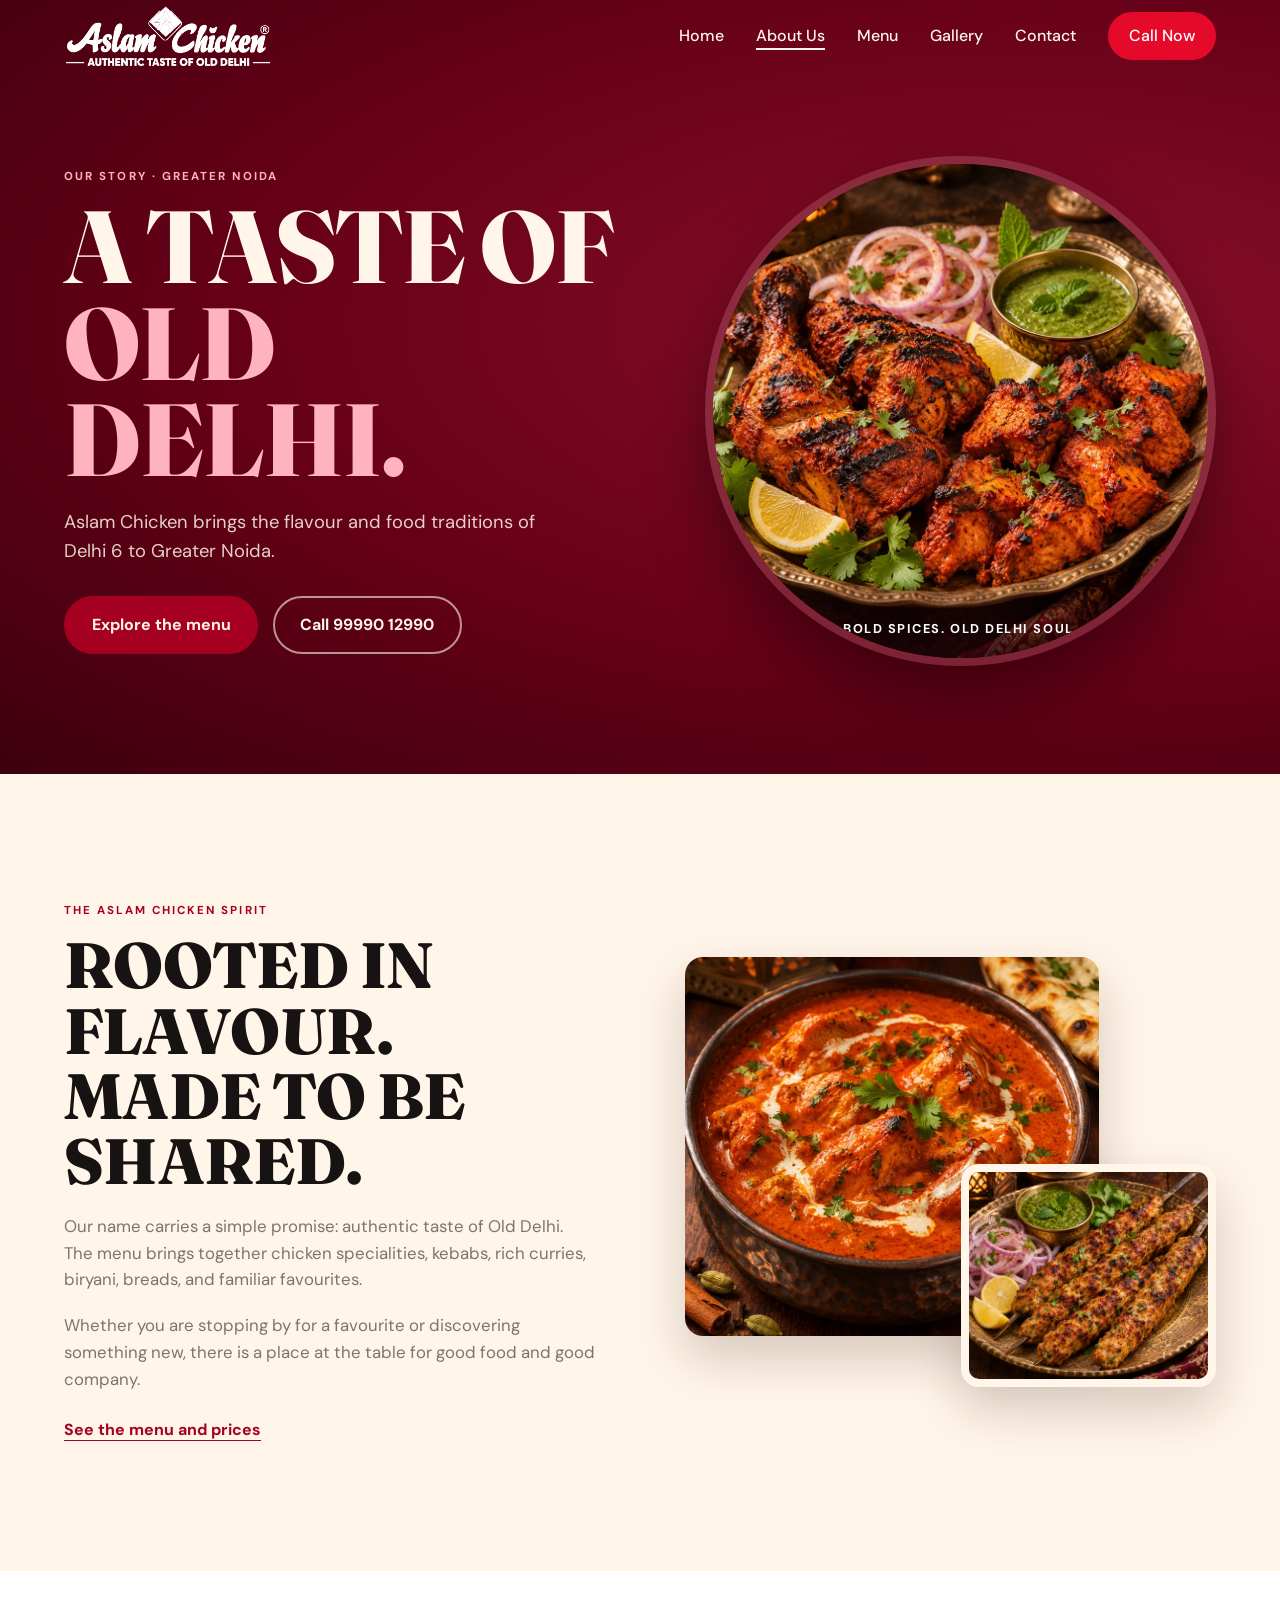
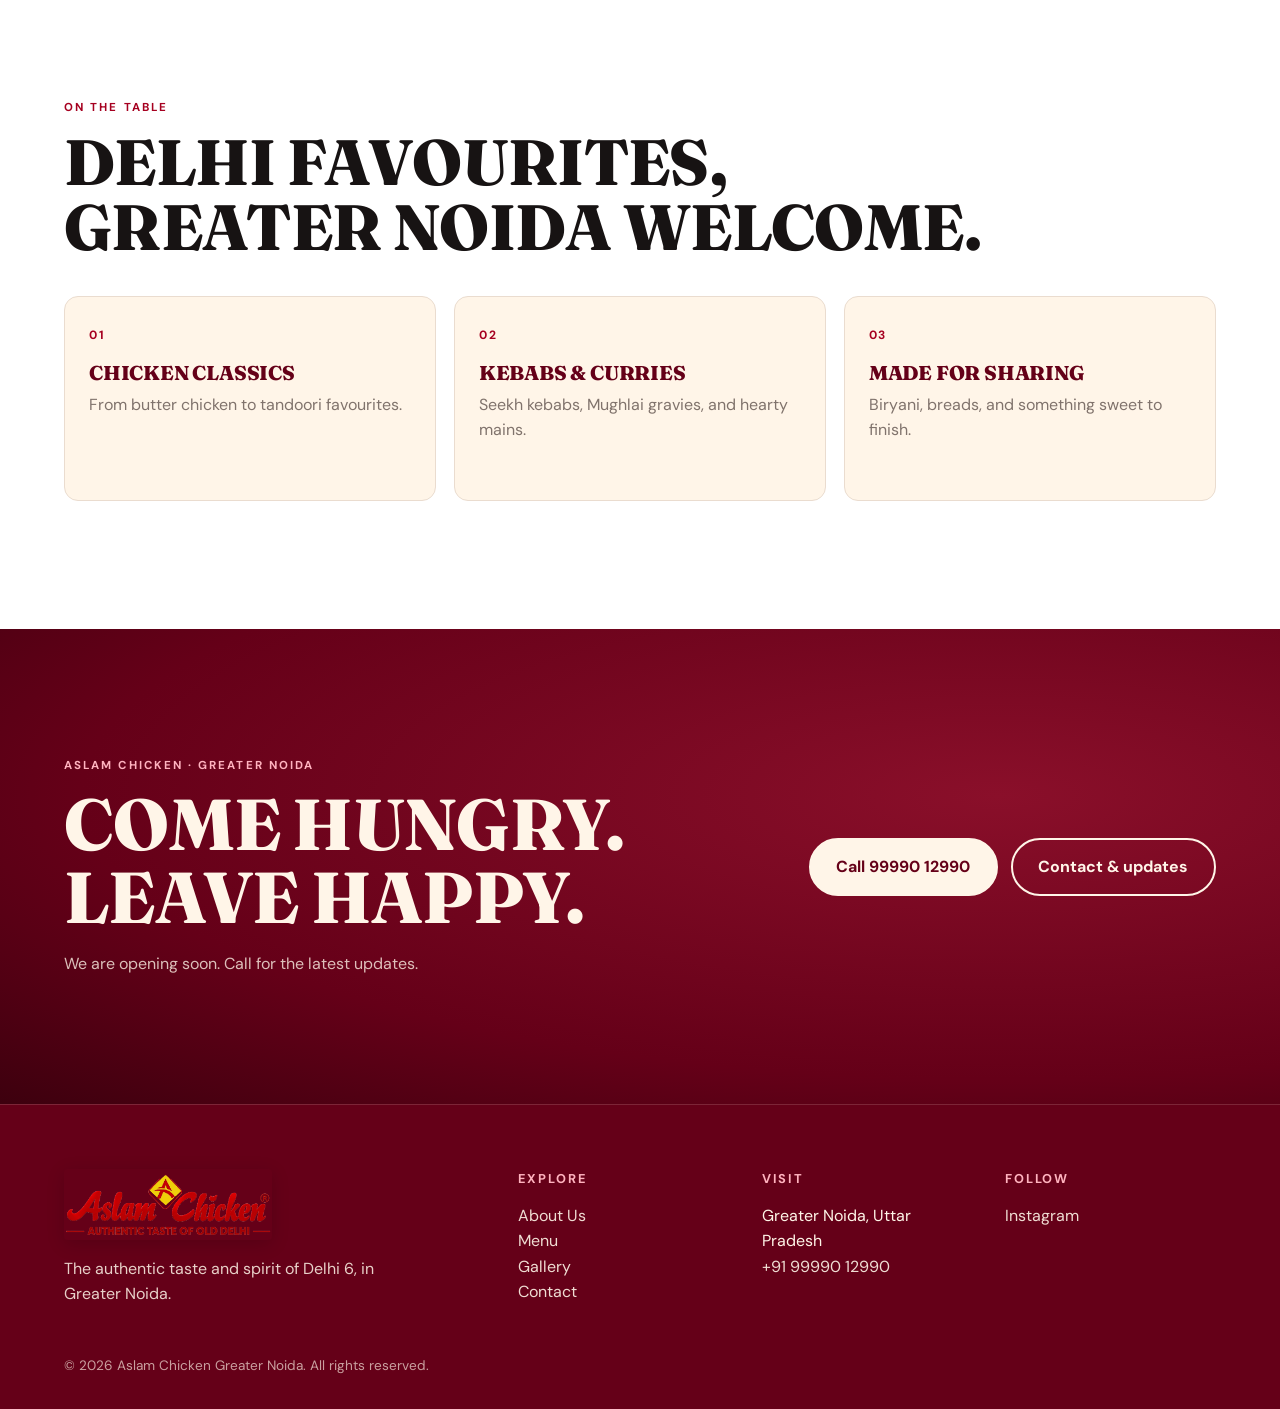
==== about.html @ 619e93ab "Build Aslam Chicken website" ====
<!DOCTYPE html>
<html lang="en" class="ld">
<head>
<meta charset="utf-8">
<meta name="viewport" content="width=device-width, initial-scale=1, viewport-fit=cover">
<title>About Aslam Chicken | Greater Noida</title>
<meta name="description" content="Meet Aslam Chicken Greater Noida: a love for the authentic taste and food culture of Old Delhi, served through Mughlai favourites and classic chicken dishes.">
<meta property="og:title" content="About Aslam Chicken Greater Noida">
<meta property="og:description" content="Authentic taste of Old Delhi, in Greater Noida.">
<meta property="og:type" content="restaurant">
<link rel="preconnect" href="https://fonts.googleapis.com">
<link rel="preconnect" href="https://fonts.gstatic.com" crossorigin>
<link href="https://fonts.googleapis.com/css2?family=Fraunces:opsz,wght@9..144,600;9..144,800&family=DM+Sans:wght@400;500;700&display=swap" rel="stylesheet">
<link rel="stylesheet" href="css/style.css">
</head>
<body>
<div id="ldr" role="status" aria-label="Loading"><div class="ldin"><b>ASLAM CHICKEN</b><small>GREATER NOIDA</small><div class="bar"><i></i></div></div></div>
<script>(function(){var b=document.querySelector('#ldr b');b.innerHTML=b.textContent.split('').map(function(c,i){return '<span style="--i:'+i+'">'+(c===' '?'&nbsp;':c)+'</span>'}).join('')})()</script>
<header id="hd">
<nav aria-label="Main">
<a class="logo" href="index.html#home" aria-label="Aslam Chicken Greater Noida home"><img src="assets/images/aslam-chicken-logo-transparent.png" alt="Aslam Chicken — Authentic Taste of Old Delhi" width="1510" height="510"></a>
<button class="burger" id="bg" aria-expanded="false" aria-controls="lk" aria-label="Toggle menu"><span></span><span></span><span></span></button>
<ul class="links" id="lk">
<li><a href="index.html#home">Home</a></li><li><a href="about.html" aria-current="page">About Us</a></li><li><a href="index.html#menu">Menu</a></li><li><a href="index.html#gallery">Gallery</a></li><li><a href="index.html#visit">Contact</a></li>
<li><a class="btn" href="tel:+919999012990">Call Now</a></li>
</ul>
</nav>
</header>
<main class="about-page">
<section class="about-hero">
<div class="wrap about-hero-content">
<div class="rv"><p class="eyebrow">OUR STORY · GREATER NOIDA</p><h1>A taste of<br><em>Old Delhi.</em></h1><p>Aslam Chicken brings the flavour and food traditions of Delhi 6 to Greater Noida.</p><div class="cta"><a class="btn red" href="index.html#menu">Explore the menu</a><a class="btn about-call" href="tel:+919999012990">Call 99990 12990</a></div></div>
<figure class="about-hero-image rv"><img src="assets/images/food-tandoori-chicken.webp" alt="Tandoori chicken served with lemon, onion, and mint chutney" width="1000" height="1000" fetchpriority="high"><figcaption>Bold spices. Old Delhi soul.</figcaption></figure>
</div>
</section>
<section class="about-story" id="our-story">
<div class="wrap about-story-grid">
<div class="about-story-copy rv"><p class="eyebrow">THE ASLAM CHICKEN SPIRIT</p><h2>Rooted in flavour.<br>Made to be shared.</h2><p>Our name carries a simple promise: authentic taste of Old Delhi. The menu brings together chicken specialities, kebabs, rich curries, biryani, breads, and familiar favourites.</p><p>Whether you are stopping by for a favourite or discovering something new, there is a place at the table for good food and good company.</p><a class="text-link" href="index.html#menu">See the menu and prices</a></div>
<div class="about-image-stack rv"><img class="about-stack-main" src="assets/images/food-butter-chicken.webp" alt="Butter chicken finished with cream and fresh coriander" width="1000" height="1000" loading="lazy"><img class="about-stack-small" src="assets/images/food-seekh-kebab.webp" alt="Chicken seekh kebabs with chutney" width="1000" height="1000" loading="lazy"></div>
</div>
</section>
<section class="about-menu-strip">
<div class="wrap"><div class="about-strip-heading rv"><p class="eyebrow">ON THE TABLE</p><h2>Delhi favourites,<br>Greater Noida welcome.</h2></div><div class="about-values">
<article class="about-value rv"><span>01</span><h3>Chicken classics</h3><p>From butter chicken to tandoori favourites.</p></article>
<article class="about-value rv"><span>02</span><h3>Kebabs &amp; curries</h3><p>Seekh kebabs, Mughlai gravies, and hearty mains.</p></article>
<article class="about-value rv"><span>03</span><h3>Made for sharing</h3><p>Biryani, breads, and something sweet to finish.</p></article>
</div></div>
</section>
<section class="about-cta">
<div class="wrap about-cta-inner rv"><div><p class="eyebrow">ASLAM CHICKEN · GREATER NOIDA</p><h2>Come hungry.<br>Leave happy.</h2><p>We are opening soon. Call for the latest updates.</p></div><div class="about-cta-actions"><a class="btn fill" href="tel:+919999012990">Call 99990 12990</a><a class="btn line" href="index.html#visit">Contact &amp; updates</a></div></div>
</section>
</main>
<footer>
<div class="fgrid rv">
<div><a class="logo" href="index.html#home" aria-label="Aslam Chicken Greater Noida home"><img src="assets/images/aslam-chicken-logo-transparent.png" alt="Aslam Chicken — Authentic Taste of Old Delhi" width="1510" height="510" loading="lazy"></a><p style="margin-top:1rem;max-width:22rem;opacity:.85">The authentic taste and spirit of Delhi 6, in Greater Noida.</p></div>
<div><h4>EXPLORE</h4><ul><li><a href="about.html">About Us</a></li><li><a href="index.html#menu">Menu</a></li><li><a href="index.html#gallery">Gallery</a></li><li><a href="index.html#visit">Contact</a></li></ul></div>
<div><h4>VISIT</h4><p>Greater Noida, Uttar Pradesh<br><a href="tel:+919999012990">+91 99990 12990</a></p></div>
<div><h4>FOLLOW</h4><a href="https://www.instagram.com/aslamchicken_greaternoida/" target="_blank" rel="noopener">Instagram</a></div>
</div>
<p class="copy">&copy; <span id="yr">2026</span> Aslam Chicken Greater Noida. All rights reserved.</p>
</footer>
<script src="js/main.js"></script>
</body>
</html>
---- css/style.css ----
:root{--red:#A60020;--burg:#650018;--acc:#E5092A;--cream:#FFF5E8;--white:#fff;--char:#171313;--muted:#80736C;--serif:'Fraunces',Georgia,serif;--sans:'DM Sans',system-ui,sans-serif;--pad:clamp(1.25rem,5vw,5rem)}
*{box-sizing:border-box;margin:0}
html{scroll-behavior:smooth;scroll-padding-top:4.5rem}
body{font-family:var(--sans);background:var(--cream);color:var(--char);line-height:1.6;overflow-x:hidden}
img,svg{max-width:100%;display:block}
a{color:inherit}
:focus-visible{outline:3px solid var(--acc);outline-offset:3px}
h1,h2,h3{font-family:var(--serif);font-weight:800;line-height:1.02;letter-spacing:-.01em;text-transform:uppercase}
h2{font-size:clamp(2rem,6vw,4.2rem)}
section{padding:clamp(4rem,10vw,8rem) var(--pad)}
.wrap{max-width:1200px;margin:auto}
.btn{display:inline-block;padding:.9rem 1.6rem;border:2px solid var(--cream);border-radius:99px;font-weight:700;text-decoration:none;transition:background .3s,color .3s,transform .3s}
.btn:hover{transform:translateY(-2px)}
.btn.fill{background:var(--cream);color:var(--burg)}
.btn.fill:hover{background:var(--white)}
.btn.line:hover{background:var(--cream);color:var(--burg)}
.btn.red{background:var(--red);border-color:var(--red);color:var(--cream)}
.btn.red:hover{background:var(--burg);border-color:var(--burg)}
.btn.out{border-color:var(--red);color:var(--red)}
.btn.out:hover{background:var(--red);color:var(--cream)}
/* nav */
header{position:fixed;inset:0 0 auto;z-index:50;padding:env(safe-area-inset-top,0) var(--pad) 0;transition:background .4s,box-shadow .4s;color:var(--cream)}
header.solid{background:var(--burg);box-shadow:0 4px 24px rgba(0,0,0,.25)}
nav{display:flex;align-items:center;justify-content:space-between;height:4.5rem;max-width:1200px;margin:auto}
.logo{font-family:var(--serif);font-weight:800;font-size:1.25rem;text-decoration:none;letter-spacing:.02em;line-height:1}
.logo small{display:block;font:500 .65rem var(--sans);letter-spacing:.2em;opacity:.8;margin-top:.2rem}
.logo img{display:block;width:clamp(10rem,17vw,13rem);height:auto;border-radius:4px;box-shadow:0 4px 18px rgba(0,0,0,.15)}
header .logo img{border-radius:0;box-shadow:none;filter:brightness(0) invert(1);transition:transform .35s cubic-bezier(.2,.8,.2,1),filter .35s}
header .logo:hover img,header .logo:focus-visible img{transform:translateY(-2px) scale(1.035);filter:brightness(0) invert(1) drop-shadow(0 4px 8px rgba(255,255,255,.38))}
.links{display:flex;gap:2rem;align-items:center;list-style:none;padding:0}
.links a{text-decoration:none;font-weight:500;position:relative}
.links a:not(.btn)::after{content:"";position:absolute;left:0;bottom:-4px;height:2px;width:100%;background:currentColor;transform:scaleX(0);transform-origin:left;transition:transform .3s}
.links a:not(.btn):hover::after{transform:scaleX(1)}
.links a[aria-current="page"]::after{transform:scaleX(1)}
.links .btn{padding:.55rem 1.2rem;background:var(--acc);border-color:var(--acc);color:#fff}
.burger{display:none;background:none;border:0;width:44px;height:44px;cursor:pointer;color:inherit}
.burger span{display:block;width:26px;height:2px;background:currentColor;margin:6px auto;transition:transform .35s,opacity .25s}
.burger[aria-expanded=true] span:nth-child(1){transform:translateY(8px) rotate(45deg)}
.burger[aria-expanded=true] span:nth-child(2){opacity:0}
.burger[aria-expanded=true] span:nth-child(3){transform:translateY(-8px) rotate(-45deg)}
@media(max-width:820px){
.burger{display:block}
.links{position:fixed;inset:0;background:var(--burg);flex-direction:column;justify-content:center;gap:1.6rem;font-size:1.6rem;font-family:var(--serif);clip-path:circle(0 at calc(100% - 2.5rem) 2.2rem);transition:clip-path .55s cubic-bezier(.7,0,.2,1);z-index:-1}
.links.open{clip-path:circle(150% at calc(100% - 2.5rem) 2.2rem)}
header.menu{background:transparent}
}
/* hero */
.hero{min-height:100svh;background:radial-gradient(ellipse at 75% 55%,#8a0f2a 0,var(--burg) 60%,#3d000e 100%);color:var(--cream);display:grid;align-items:center;gap:2rem;padding-top:7rem;position:relative;overflow:hidden}
.hero .wrap{display:grid;gap:2rem;align-items:center;grid-template-columns:1.1fr .9fr;position:relative;z-index:1}
.label{font-weight:700;letter-spacing:.22em;font-size:.78rem;color:#ffb3bf;margin-bottom:1.2rem}
.availability{display:inline-flex;align-items:center;gap:.6rem;margin-bottom:1.1rem;padding:.45rem .8rem;border:1px solid rgba(255,245,232,.32);border-radius:99px;background:rgba(255,245,232,.08);color:#ffe4b5;font-size:.68rem;font-weight:700;letter-spacing:.16em}
.availability span{width:7px;height:7px;border-radius:50%;background:#f4b84c;box-shadow:0 0 0 4px rgba(244,184,76,.16)}
.hero h1{font-size:clamp(2.6rem,8.2vw,6.6rem)}
.hero h1 span{display:block;overflow:hidden}
.hero h1 span i{display:block;font-style:normal;transform:translateY(105%);animation:up 1s cubic-bezier(.2,.8,.2,1) forwards}
.hero h1 span:nth-child(2) i{animation-delay:.15s;color:#ffb3bf}
.hero h1 span:nth-child(3) i{animation-delay:.3s}
.hero h1 span:nth-child(4) i{animation-delay:.45s}
@keyframes up{to{transform:none}}
.hero p.lead{max-width:34rem;margin:1.6rem 0 2rem;font-size:1.1rem;opacity:0;animation:fade 1s .8s forwards}
.cta{display:flex;flex-wrap:wrap;gap:.9rem;opacity:0;animation:fade 1s 1s forwards}
@keyframes fade{to{opacity:1}}
.plate{aspect-ratio:1;position:relative;isolation:isolate;opacity:0;transform:scale(.78) rotate(-18deg);animation:plate 1.35s .3s cubic-bezier(.2,.8,.2,1) forwards;box-shadow:0 32px 65px rgba(0,0,0,.42),0 0 70px rgba(229,9,42,.18)}
@keyframes plate{65%{opacity:1;transform:scale(1.04) rotate(7deg)}to{opacity:1;transform:scale(1) rotate(0)}}
.plate-photo{position:absolute;z-index:0;inset:0;border-radius:50%;overflow:hidden;transition:transform .75s cubic-bezier(.2,.8,.2,1)}
.plate-photo img{width:100%;height:100%;object-fit:cover;transform:scale(1.46);animation:photo-turn 34s linear 1.65s infinite;will-change:transform}
@keyframes photo-turn{from{transform:scale(1.46) rotate(0)}to{transform:scale(1.46) rotate(360deg)}}
.plate::before{content:"";position:absolute;z-index:1;inset:9px;border:1px solid rgba(255,245,232,.8);border-radius:50%;box-shadow:inset 0 0 35px rgba(30,0,8,.2);pointer-events:none}
.plate::after{content:"";position:absolute;z-index:1;inset:0;border-radius:50%;background:linear-gradient(180deg,transparent 58%,rgba(25,0,8,.65));pointer-events:none}
.plate:hover .plate-photo{transform:scale(1.05)}
.plate-caption{position:absolute;z-index:2;left:50%;bottom:11%;transform:translateX(-50%);white-space:nowrap;padding:.55rem .9rem;border:1px solid rgba(255,245,232,.55);border-radius:99px;background:rgba(75,0,18,.52);backdrop-filter:blur(8px);color:var(--cream);font-size:clamp(.55rem,1vw,.72rem);font-weight:700;letter-spacing:.13em}
.plate-caption i{color:#ffb3bf;font-style:normal;padding:0 .12rem}
.spice{position:absolute;width:clamp(26px,4vw,48px);color:#ffb3bf;opacity:.5;animation:float 7s ease-in-out infinite}
@keyframes float{50%{transform:translateY(-14px) rotate(25deg)}}
.slot{position:relative;background:linear-gradient(135deg,var(--red),var(--burg));overflow:hidden;color:var(--cream);display:grid;place-items:center;text-align:center;padding:1rem;font-size:.85rem}
.slot svg{position:absolute;inset:0;width:100%;height:100%;opacity:.18}
.slot img{position:absolute;inset:0;width:100%;height:100%;object-fit:cover;transition:transform .8s}
.slot:hover img{transform:scale(1.06)}
.slot b{position:relative;font-family:var(--serif);font-size:1.15rem;text-transform:uppercase}
.slot em{position:relative;display:block;opacity:.75;font-style:normal;margin-top:.3rem}
@media(max-width:820px){.hero .wrap{grid-template-columns:1fr}.plate{max-width:420px;margin:auto}}
/* story */
.split{display:grid;grid-template-columns:1fr 1fr;gap:clamp(2rem,6vw,6rem);align-items:center}
.split .slot{aspect-ratio:4/5;border-radius:200px 200px 12px 12px}
.split .story-art{aspect-ratio:1600/1354;border-radius:14px;padding:0;background:#fff;box-shadow:0 24px 60px rgba(52,15,13,.16)}
.story-art img{position:absolute;inset:0;width:100%;height:100%;object-fit:cover}
.split p{color:var(--muted);font-size:1.15rem;margin-top:1.5rem;max-width:30rem}
@media(max-width:820px){.split{grid-template-columns:1fr}}
/* menu */
.menu{background:var(--white)}
.menu h2{margin-bottom:0}
.menu-heading{display:flex;align-items:end;justify-content:space-between;gap:2rem;margin-bottom:2.5rem}
.menu-heading>p{color:var(--muted);text-align:right}
.menu-heading small{font-size:.8rem}
.eyebrow{font-size:.72rem;font-weight:700;letter-spacing:.18em;color:var(--red);margin-bottom:.75rem}
.cats{display:grid;grid-template-columns:repeat(12,minmax(0,1fr));gap:1.25rem;align-items:stretch}
.cat{align-self:stretch;padding:1.3rem;border:1px solid #eadccf;border-radius:14px;background:var(--cream);box-shadow:0 12px 30px rgba(74,35,20,.06)}
.cat:nth-child(-n+3){grid-column:span 4}
.cat:nth-child(n+4){grid-column:span 3}
.cat h3{font-size:1.3rem;margin-bottom:.9rem;padding-bottom:.75rem;border-bottom:1px solid #e6d5c5;color:var(--burg)}
.menu-highlights{display:grid;grid-template-columns:repeat(3,minmax(0,1fr));gap:1rem;margin:0 0 2rem}
.menu-highlight{position:relative;min-height:190px;overflow:hidden;border-radius:13px;background:var(--burg);color:#fff}
.menu-highlight::after{content:"";position:absolute;inset:20% 0 0;background:linear-gradient(transparent,rgba(30,0,10,.85))}
.menu-highlight img{position:absolute;inset:0;width:100%;height:100%;object-fit:cover;transition:transform .7s cubic-bezier(.2,.8,.2,1)}
.menu-highlight:hover img{transform:scale(1.07)}
.menu-highlight>div{position:absolute;z-index:1;inset:auto 1.1rem 1rem}
.menu-highlight span{font-size:.68rem;font-weight:700;letter-spacing:.16em;color:#ffe4b5}
.menu-highlight h3{margin-top:.3rem;font-size:1.12rem;line-height:1.1}
.cat{transition:transform .35s,box-shadow .35s,border-color .35s}
.cat:hover{transform:translateY(-4px);border-color:#d7bda8;box-shadow:0 18px 38px rgba(74,35,20,.12)}
.menu-list{list-style:none;padding:0}
.menu-list li{display:flex;align-items:baseline;justify-content:space-between;gap:.7rem;padding:.58rem 0;border-bottom:1px dashed #e4d5c8;font-size:.88rem;line-height:1.35}
.menu-list li:last-child{border-bottom:0}
.menu-list li>span:first-child{flex:1}
.menu-list small{display:block;color:var(--muted);font-size:.72rem;margin-top:.12rem}
.menu-list .price{white-space:nowrap;color:var(--red);font-size:.83rem;font-weight:700;font-variant-numeric:tabular-nums}
.menu-list .price i{font-style:normal;color:#a99588;font-weight:400;padding:0 .12rem}
.menu-tax{margin-top:1.5rem;text-align:right;color:var(--muted);font-size:.85rem}
.menu-tax strong{color:var(--red)}
.ph{background:#fff0b3;padding:0 .3em;border-radius:3px}
.center{text-align:center;margin-top:3rem}
/* gallery */
.exp{background:var(--red);color:var(--cream)}
.exp h2{margin-bottom:2.5rem}
.grid{display:grid;grid-template-columns:repeat(4,1fr);grid-auto-rows:clamp(130px,20vw,240px);gap:.8rem}
.grid .slot{border-radius:8px}
.exp .slot{padding:0;border:0;color:var(--cream);font:inherit;text-align:left;cursor:pointer;transition:transform .45s cubic-bezier(.2,.8,.2,1),box-shadow .45s}
.exp .slot::after{content:"";position:absolute;inset:35% 0 0;z-index:1;background:linear-gradient(transparent,rgba(28,0,8,.78));pointer-events:none}
.exp .slot>span{position:absolute;z-index:2;inset:auto 1rem 1rem;text-align:left;font:800 clamp(.9rem,1.6vw,1.2rem)/1.1 var(--serif);text-transform:uppercase;text-shadow:0 2px 10px rgba(0,0,0,.45)}
.exp .slot b{font-size:clamp(.9rem,1.6vw,1.2rem);text-shadow:0 2px 10px rgba(0,0,0,.45)}
.exp .slot:hover{transform:translateY(-4px);box-shadow:0 15px 30px rgba(40,0,10,.3)}
.grid .slot:nth-child(1){grid-column:span 2;grid-row:span 2}
.grid .slot:nth-child(4){grid-column:span 2}
@media(max-width:620px){.grid{grid-template-columns:repeat(2,1fr)}.grid .slot:nth-child(4){grid-column:span 2}}
/* why */
.why ul{list-style:none;padding:0;margin-top:3rem;display:grid;grid-template-columns:repeat(auto-fit,minmax(220px,1fr));gap:2.5rem}
.why li{min-width:0;height:100%}
.why-card{height:100%;min-height:220px;padding:1.5rem;border:1px solid #eadccf;border-radius:15px;background:#fff;box-shadow:0 12px 32px rgba(74,35,20,.07);transition:transform .35s,box-shadow .35s,border-color .35s}
.why-card:hover{transform:translateY(-5px);border-color:#d7bda8;box-shadow:0 20px 42px rgba(74,35,20,.13)}
.why li svg{width:44px;height:44px;color:var(--red);margin-bottom:1rem}
.why h3{font-size:1.25rem;margin-bottom:.5rem}
.why p{color:var(--muted);font-size:.95rem}
/* visit */
.visit{background:var(--burg);color:var(--cream)}
.visit .split{align-items:stretch}
dl{margin:2rem 0}
dt{font-weight:700;font-size:.8rem;letter-spacing:.15em;color:#ffb3bf;margin-top:1.2rem}
dd{font-size:1.1rem}
.visit-card{position:relative;min-height:350px;overflow:hidden;border:1px solid rgba(255,245,232,.18);border-radius:18px;background:radial-gradient(circle at 80% 20%,rgba(229,9,42,.5),transparent 38%),linear-gradient(145deg,#8c102b,var(--burg) 65%,#35000d);display:flex;flex-direction:column;align-items:center;justify-content:center;text-align:center;padding:2rem;color:var(--cream);box-shadow:0 25px 55px rgba(0,0,0,.22)}
.visit-card-photo{position:absolute;z-index:0;inset:0;width:100%;height:100%;object-fit:cover;opacity:.28;mix-blend-mode:screen}
.visit-card::before,.visit-card::after{content:"";position:absolute;z-index:1;width:280px;height:280px;border:1px solid rgba(255,245,232,.09);border-radius:50%;pointer-events:none}
.visit-card::before{top:-155px;right:-90px}.visit-card::after{bottom:-190px;left:-110px}
.visit-card>:not(img){position:relative;z-index:2}
.visit-mark{display:grid;place-items:center;width:58px;height:58px;margin-bottom:1rem;border:1px solid rgba(255,245,232,.45);border-radius:50%;font:800 2rem var(--serif);color:#ffe4b5}
.visit-card p{font:800 clamp(1.5rem,3vw,2.5rem)/1.05 var(--serif);text-transform:uppercase}
.visit-card strong{margin-top:1.2rem;color:#ffe4b5;font-size:.75rem;letter-spacing:.2em}
.visit-card>a{margin-top:1.5rem;color:var(--cream);font-weight:700;text-decoration:none;border-bottom:1px solid rgba(255,245,232,.5)}
/* insta */
.instagram-follow{max-width:760px;margin:2rem auto 0;padding:1.25rem;display:grid;grid-template-columns:minmax(170px,230px) 1fr;align-items:center;gap:clamp(1.5rem,5vw,3rem);text-align:left;border:1px solid #eadccf;border-radius:18px;background:#fff;box-shadow:0 18px 45px rgba(74,35,20,.08)}
.qr-link{display:block;width:100%;aspect-ratio:auto;background:transparent;border:0;border-radius:0;overflow:visible;line-height:0;clip-path:inset(4% 10% round 20px)}
.qr-link img{display:block;width:100%;height:auto;object-fit:contain;transition:transform .5s}
.qr-link:hover{filter:drop-shadow(0 8px 12px rgba(74,35,20,.12))}
.instagram-follow h3{font-size:clamp(1.7rem,4vw,2.6rem);margin-bottom:.6rem}
.instagram-follow p:not(.eyebrow){color:var(--muted);margin-bottom:1.2rem}
.instagram-follow{transition:transform .4s,box-shadow .4s}
.instagram-follow:hover{transform:translateY(-4px);box-shadow:0 24px 55px rgba(74,35,20,.13)}
/* about page */
.about-hero{min-height:86svh;padding-top:8rem;padding-bottom:5rem;background:radial-gradient(ellipse at 80% 42%,#8a0f2a 0,var(--burg) 55%,#3d000e 100%);color:var(--cream);display:grid;align-items:center;overflow:hidden}
.about-hero-content{width:100%;display:grid;grid-template-columns:1.05fr .95fr;gap:clamp(2rem,6vw,6rem);align-items:center}
.about-hero .eyebrow{color:#ffb3bf}
.about-hero h1{font-size:clamp(3.2rem,8vw,6.8rem);line-height:.94}
.about-hero h1 em{font-style:normal;color:#ffb3bf}
.about-hero-content>div>p:not(.eyebrow){max-width:32rem;margin:1.3rem 0 1.8rem;font-size:1.15rem;color:rgba(255,245,232,.85)}
.about-call{color:var(--cream);border-color:rgba(255,245,232,.6)}
.about-hero-image{position:relative;aspect-ratio:1;border-radius:50%;overflow:hidden;border:8px solid rgba(255,245,232,.14);box-shadow:0 28px 65px rgba(0,0,0,.4)}
.about-hero-image img{width:100%;height:100%;object-fit:cover;transition:transform .8s cubic-bezier(.2,.8,.2,1)}
.about-hero-image:hover img{transform:scale(1.08) rotate(2deg)}
.about-hero-image figcaption{position:absolute;inset:auto 0 0;padding:2.4rem 1rem 1.2rem;text-align:center;color:#fff;background:linear-gradient(transparent,rgba(26,0,8,.76));font-weight:700;letter-spacing:.12em;text-transform:uppercase;font-size:.8rem}
.about-story-grid{display:grid;grid-template-columns:1fr 1fr;gap:clamp(2rem,7vw,7rem);align-items:center}
.about-story-copy h2{font-size:clamp(2rem,5vw,4rem)}
.about-story-copy p:not(.eyebrow){max-width:36rem;margin-top:1.2rem;color:var(--muted);font-size:1.05rem}
.text-link{display:inline-block;margin-top:1.5rem;color:var(--red);font-weight:700;text-decoration-thickness:1px;text-underline-offset:5px}
.about-image-stack{position:relative;min-height:430px}
.about-image-stack img{position:absolute;object-fit:cover;border-radius:18px;box-shadow:0 22px 50px rgba(53,22,15,.2);transition:transform .6s cubic-bezier(.2,.8,.2,1)}
.about-stack-main{width:78%;height:88%;top:0;left:0}
.about-stack-small{width:48%;height:52%;right:0;bottom:0;border:8px solid var(--cream)}
.about-image-stack:hover .about-stack-main{transform:translateY(-6px)}
.about-image-stack:hover .about-stack-small{transform:translateY(6px)}
.about-menu-strip{background:#fff}
.about-strip-heading{margin-bottom:2.3rem}
.about-strip-heading h2{font-size:clamp(2rem,5vw,4rem)}
.about-values{display:grid;grid-template-columns:repeat(3,minmax(0,1fr));gap:1.1rem}
.about-value{min-height:205px;padding:1.5rem;border-radius:14px;background:var(--cream);border:1px solid #eadccf;transition:transform .35s,box-shadow .35s}
.about-value:hover{transform:translateY(-5px);box-shadow:0 16px 36px rgba(74,35,20,.1)}
.about-value>span{display:inline-block;margin-bottom:1.1rem;color:var(--red);font-size:.75rem;font-weight:700;letter-spacing:.14em}
.about-value h3{font-size:1.25rem;color:var(--burg)}
.about-value p{margin-top:.5rem;color:var(--muted)}
.about-cta{background:radial-gradient(ellipse at 78% 35%,#8a0f2a 0,var(--burg) 65%,#3d000e 100%);color:var(--cream)}
.about-cta-inner{display:flex;align-items:center;justify-content:space-between;gap:2rem}
.about-cta .eyebrow{color:#ffb3bf}
.about-cta h2{font-size:clamp(2.2rem,6vw,4.5rem)}
.about-cta-inner>div:first-child>p:last-child{margin-top:1rem;color:rgba(255,245,232,.78)}
.about-cta-actions{display:flex;flex-wrap:wrap;gap:.8rem}
.about-cta-actions .btn.line:hover{background:var(--cream);color:var(--burg)}
/* footer */
footer{background:var(--burg);color:var(--cream);padding:4rem var(--pad) calc(2rem + env(safe-area-inset-bottom,0px));border-top:1px solid rgba(255,245,232,.15)}
.fgrid{display:grid;grid-template-columns:2fr 1fr 1fr 1fr;gap:2rem;max-width:1200px;margin:auto}
footer h4{font-size:.8rem;letter-spacing:.15em;color:#ffb3bf;margin-bottom:.8rem}
footer ul{list-style:none;padding:0}
footer a{text-decoration:none;opacity:.9}footer a:hover{text-decoration:underline}
.copy{max-width:1200px;margin:3rem auto 0;font-size:.85rem;opacity:.65}
@media(max-width:820px){.fgrid{grid-template-columns:1fr 1fr}.fgrid>:first-child{grid-column:span 2}.menu-heading{align-items:start;flex-direction:column}.menu-heading>p{text-align:left}}
@media(max-width:620px){.instagram-follow{grid-template-columns:1fr;text-align:center}.qr-link{width:min(68vw,250px);margin:auto}.instagram-follow .eyebrow{margin-bottom:.5rem}.menu-list li{font-size:.84rem}.menu-list .price{font-size:.8rem}}
@media(max-width:960px){.cat:nth-child(-n+3),.cat:nth-child(n+4){grid-column:span 6}.menu-highlight{min-height:165px}}
@media(max-width:820px){.about-hero-content{grid-template-columns:1fr}.about-hero{min-height:auto;padding-top:7rem}.about-hero-image{width:min(76vw,430px);margin:0 auto}.about-story-grid{grid-template-columns:1fr}.about-image-stack{width:min(100%,560px);margin:auto}.about-cta-inner{align-items:flex-start;flex-direction:column}}
@media(max-width:620px){.hero{min-height:auto;padding-top:6rem;padding-bottom:3.5rem}.hero h1{font-size:clamp(2.25rem,11vw,3.1rem)}.hero .lead{font-size:1rem}.plate{width:min(54vw,220px)}.menu-highlights{grid-template-columns:1fr;gap:.75rem}.menu-highlight{min-height:155px}.cats{grid-template-columns:minmax(0,1fr);gap:.85rem}.cat:nth-child(-n+3),.cat:nth-child(n+4){grid-column:1}.menu-heading{margin-bottom:1.6rem}.menu-tax{text-align:left}.instagram-follow{grid-template-columns:1fr;text-align:center}.qr-link{width:min(72vw,280px);margin:auto}.instagram-follow .eyebrow{margin-bottom:.5rem}.menu-list li{font-size:.84rem}.menu-list .price{font-size:.8rem}.about-values{grid-template-columns:1fr}.about-value{min-height:0}.about-hero{padding-top:6.5rem;padding-bottom:3.5rem}.about-hero h1{font-size:clamp(2.8rem,13vw,4.2rem)}.about-hero-content>div>p:not(.eyebrow){font-size:1rem}.about-hero-image{width:min(82vw,360px)}.about-image-stack{min-height:320px}.about-cta-actions{width:100%}.about-cta-actions .btn{flex:1;text-align:center;padding:.8rem 1rem}}
@media(max-width:620px){
.hero .wrap{grid-template-columns:minmax(0,1fr);grid-template-areas:"availability" "label" "headline" "hero-image" "lead" "actions";gap:.65rem}
.hero-copy{display:contents}
.hero .availability{grid-area:availability;justify-self:start;margin-bottom:.15rem}
.hero .label{grid-area:label;margin:0}
.hero h1{grid-area:headline;margin:0;font-size:clamp(2.2rem,10.4vw,2.8rem)}
.hero .plate{grid-area:hero-image;width:min(54vw,220px);max-width:none;margin:.15rem auto .35rem}
.hero p.lead{grid-area:lead;margin:.25rem 0 .55rem}
.hero .cta{grid-area:actions;gap:.65rem}
.hero .cta .btn{flex:1 1 145px;text-align:center;padding:.78rem .85rem}
}
@media(min-width:621px) and (max-width:820px){.hero .plate{width:min(46vw,310px);margin:.6rem auto 0}.hero{padding-top:6rem}}
/* accessible gallery lightbox */
.lightbox{position:fixed;inset:0;margin:auto;padding:1.1rem;width:min(92vw,980px);max-width:92vw;max-height:92svh;overflow:hidden;border:1px solid rgba(255,245,232,.25);border-radius:18px;background:#180008;color:var(--cream);box-shadow:0 30px 100px rgba(0,0,0,.55)}
.lightbox::backdrop{background:rgba(15,0,5,.86);backdrop-filter:blur(7px)}
.lightbox img{width:auto;height:auto;max-width:100%;max-height:calc(88svh - 4rem);object-fit:contain;margin:auto;border-radius:10px}
.lightbox p{padding:.75rem .2rem .1rem;text-align:center;font:700 1rem var(--sans);letter-spacing:.04em}
.lightbox-close{position:absolute;z-index:1;top:.75rem;right:.75rem;display:grid;place-items:center;width:42px;height:42px;border:1px solid rgba(255,255,255,.5);border-radius:50%;background:rgba(24,0,8,.8);color:#fff;font:400 1.8rem/1 var(--sans);cursor:pointer}
.lightbox-close:hover{background:var(--red)}
/* reveal */
.rv{opacity:0;transform:translateY(28px);transition:opacity .9s,transform .9s cubic-bezier(.2,.8,.2,1)}
.rv.in{opacity:1;transform:none}
.rv.in.cat:hover,.rv.in.about-value:hover,.rv.in.instagram-follow:hover{transform:translateY(-4px)}
@media(prefers-reduced-motion:reduce){html{scroll-behavior:auto;scroll-padding-top:0}.spice{animation:none}.hero h1 span i,.plate{transform:none;opacity:1;animation:none}.plate-photo,.plate-photo img{transition:none;animation:none;transform:none}.plate:hover .plate-photo{transform:none}.rv{transform:none;opacity:1;transition:none}.btn:hover,.cat:hover,.exp .slot:hover,.about-value:hover,.instagram-follow:hover,.why-card:hover{transform:none}.cat,.exp .slot,.about-value,.instagram-follow,.why-card,.about-hero-image img,.about-image-stack img,.menu-highlight img,.qr-link{transition:none}.about-hero-image:hover img,.about-image-stack:hover img,.menu-highlight:hover img,.qr-link:hover img{transform:none}}
/* loader */
html.ld{overflow:hidden}
.ld .hero h1 span i,.ld .plate,.ld .hero p.lead,.ld .cta{animation-play-state:paused}
#ldr{position:fixed;inset:0;z-index:100;background:var(--burg);color:var(--cream);display:grid;place-items:center;transition:transform .9s cubic-bezier(.7,0,.2,1);animation:ldfail .1s 5s forwards}
@keyframes ldfail{to{transform:translateY(-100%);visibility:hidden}}
#ldr.done{transform:translateY(-100%)}
.ldin{text-align:center;padding:1rem}
.ldin b{display:block;font-family:var(--serif);font-size:clamp(1.8rem,7vw,3.4rem);letter-spacing:.04em;overflow:hidden;line-height:1.15}
.ldin b span{display:inline-block;transform:translateY(110%);animation:up .7s cubic-bezier(.2,.8,.2,1) forwards;animation-delay:calc(var(--i)*45ms)}
.ldin small{display:block;letter-spacing:.3em;font-size:.7rem;opacity:.8;margin-top:.4rem}
.bar{width:min(220px,60vw);height:3px;background:rgba(255,245,232,.2);margin:1.4rem auto 0;border-radius:3px;overflow:hidden}
.bar i{display:block;height:100%;background:var(--cream);transform:scaleX(0);transform-origin:left;animation:bar 1.4s .2s cubic-bezier(.6,0,.3,1) forwards}
@keyframes bar{to{transform:scaleX(1)}}
@media(prefers-reduced-motion:reduce){.ldin b span{transform:none;animation:none}.bar i{animation:none;transform:none}#ldr{transition:opacity .5s}#ldr.done{transform:none;opacity:0;visibility:hidden}}
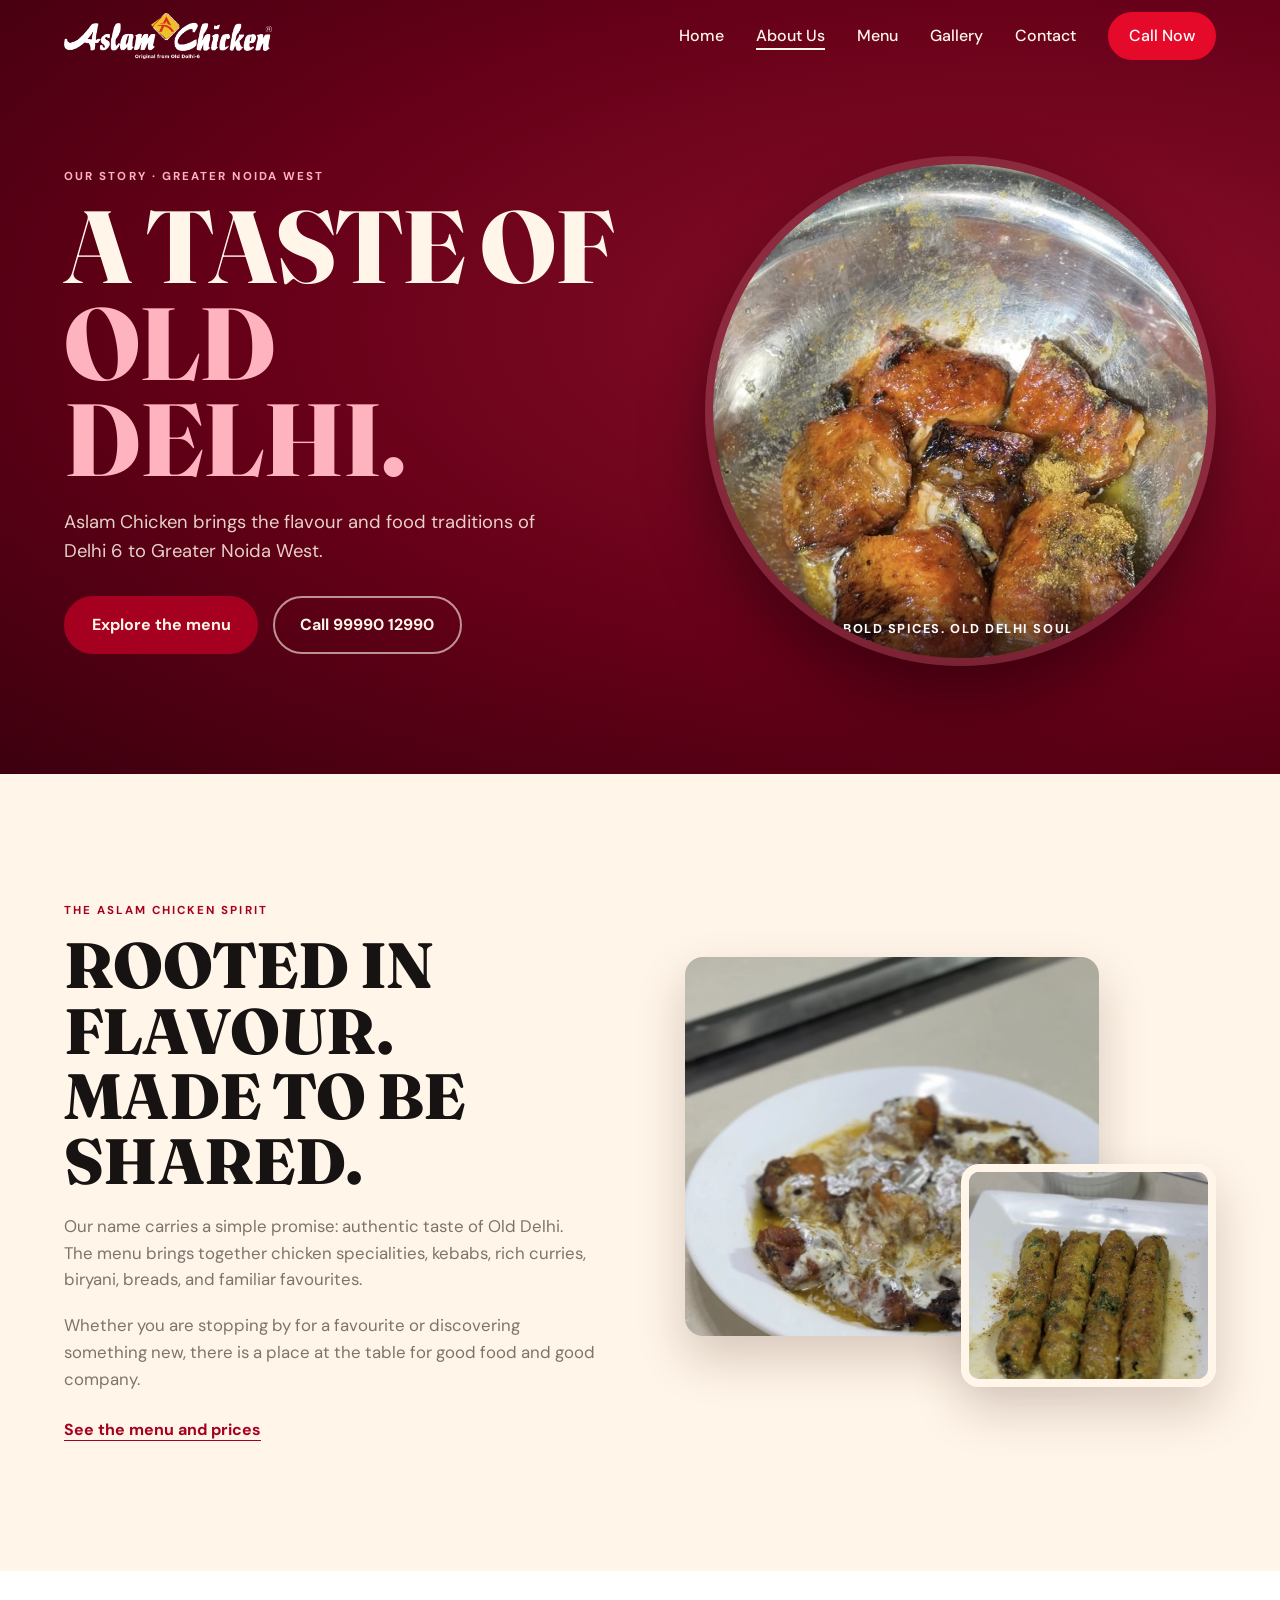
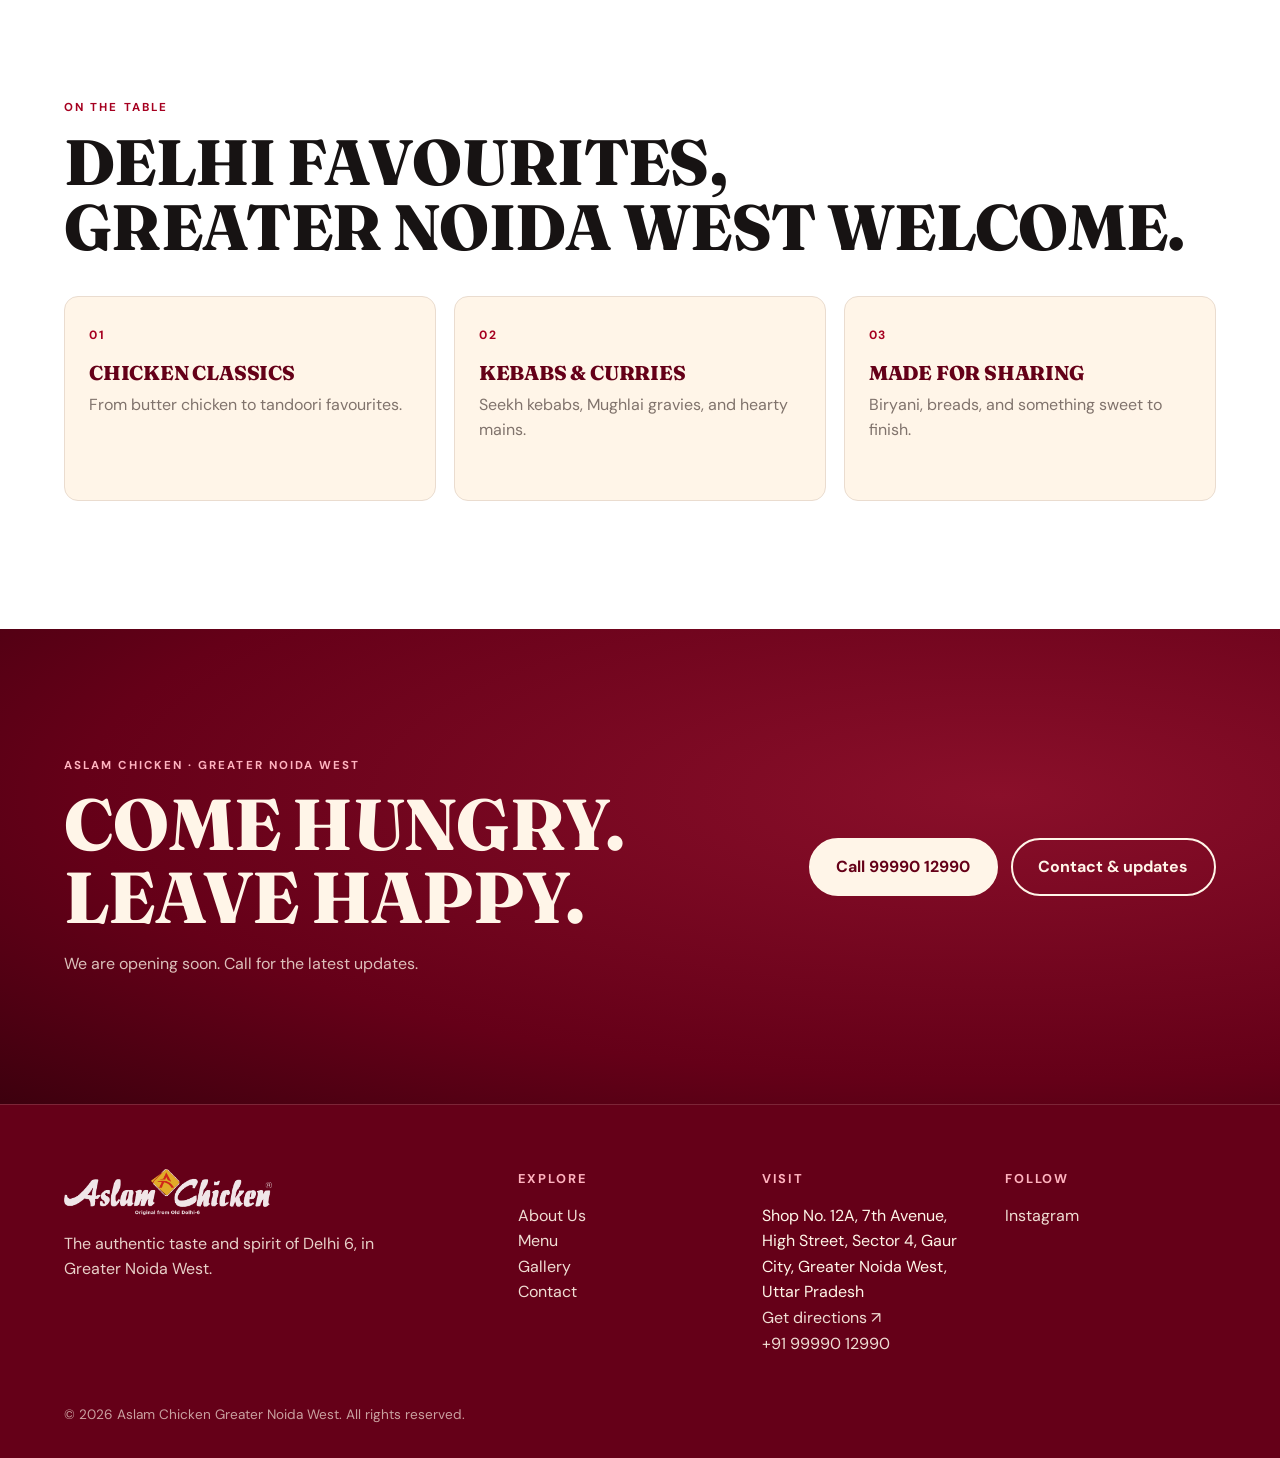
==== commit d68f201a: "Use owner assets and add shop location" ====
--- a/about.html
+++ b/about.html
@@ -3,10 +3,10 @@
 <head>
 <meta charset="utf-8">
 <meta name="viewport" content="width=device-width, initial-scale=1, viewport-fit=cover">
-<title>About Aslam Chicken | Greater Noida</title>
-<meta name="description" content="Meet Aslam Chicken Greater Noida: a love for the authentic taste and food culture of Old Delhi, served through Mughlai favourites and classic chicken dishes.">
-<meta property="og:title" content="About Aslam Chicken Greater Noida">
-<meta property="og:description" content="Authentic taste of Old Delhi, in Greater Noida.">
+<title>About Aslam Chicken | Greater Noida West</title>
+<meta name="description" content="Meet Aslam Chicken Greater Noida West: a love for the authentic taste and food culture of Old Delhi, served through Mughlai favourites and classic chicken dishes.">
+<meta property="og:title" content="About Aslam Chicken Greater Noida West">
+<meta property="og:description" content="Authentic taste of Old Delhi, in Greater Noida West.">
 <meta property="og:type" content="restaurant">
 <link rel="preconnect" href="https://fonts.googleapis.com">
 <link rel="preconnect" href="https://fonts.gstatic.com" crossorigin>
@@ -14,11 +14,11 @@
 <link rel="stylesheet" href="css/style.css">
 </head>
 <body>
-<div id="ldr" role="status" aria-label="Loading"><div class="ldin"><b>ASLAM CHICKEN</b><small>GREATER NOIDA</small><div class="bar"><i></i></div></div></div>
+<div id="ldr" role="status" aria-label="Loading"><div class="ldin"><b>ASLAM CHICKEN</b><small>GREATER NOIDA WEST</small><div class="bar"><i></i></div></div></div>
 <script>(function(){var b=document.querySelector('#ldr b');b.innerHTML=b.textContent.split('').map(function(c,i){return '<span style="--i:'+i+'">'+(c===' '?'&nbsp;':c)+'</span>'}).join('')})()</script>
 <header id="hd">
 <nav aria-label="Main">
-<a class="logo" href="index.html#home" aria-label="Aslam Chicken Greater Noida home"><img src="assets/images/aslam-chicken-logo-transparent.png" alt="Aslam Chicken — Authentic Taste of Old Delhi" width="1510" height="510"></a>
+<a class="logo" href="index.html#home" aria-label="Aslam Chicken Greater Noida West home"><img src="assets/images/aslam-chicken-logo-transparent.png" alt="Aslam Chicken — Original from Old Delhi-6" width="1444" height="315"></a>
 <button class="burger" id="bg" aria-expanded="false" aria-controls="lk" aria-label="Toggle menu"><span></span><span></span><span></span></button>
 <ul class="links" id="lk">
 <li><a href="index.html#home">Home</a></li><li><a href="about.html" aria-current="page">About Us</a></li><li><a href="index.html#menu">Menu</a></li><li><a href="index.html#gallery">Gallery</a></li><li><a href="index.html#visit">Contact</a></li>
@@ -29,35 +29,35 @@
 <main class="about-page">
 <section class="about-hero">
 <div class="wrap about-hero-content">
-<div class="rv"><p class="eyebrow">OUR STORY · GREATER NOIDA</p><h1>A taste of<br><em>Old Delhi.</em></h1><p>Aslam Chicken brings the flavour and food traditions of Delhi 6 to Greater Noida.</p><div class="cta"><a class="btn red" href="index.html#menu">Explore the menu</a><a class="btn about-call" href="tel:+919999012990">Call 99990 12990</a></div></div>
-<figure class="about-hero-image rv"><img src="assets/images/food-tandoori-chicken.webp" alt="Tandoori chicken served with lemon, onion, and mint chutney" width="1000" height="1000" fetchpriority="high"><figcaption>Bold spices. Old Delhi soul.</figcaption></figure>
+<div class="rv"><p class="eyebrow">OUR STORY · GREATER NOIDA WEST</p><h1>A taste of<br><em>Old Delhi.</em></h1><p>Aslam Chicken brings the flavour and food traditions of Delhi 6 to Greater Noida West.</p><div class="cta"><a class="btn red" href="index.html#menu">Explore the menu</a><a class="btn about-call" href="tel:+919999012990">Call 99990 12990</a></div></div>
+<figure class="about-hero-image rv"><img src="assets/images/real-chicken-tikka.webp" alt="Owner photo of grilled chicken pieces" width="1000" height="1000" fetchpriority="high"><figcaption>Bold spices. Old Delhi soul.</figcaption></figure>
 </div>
 </section>
 <section class="about-story" id="our-story">
 <div class="wrap about-story-grid">
 <div class="about-story-copy rv"><p class="eyebrow">THE ASLAM CHICKEN SPIRIT</p><h2>Rooted in flavour.<br>Made to be shared.</h2><p>Our name carries a simple promise: authentic taste of Old Delhi. The menu brings together chicken specialities, kebabs, rich curries, biryani, breads, and familiar favourites.</p><p>Whether you are stopping by for a favourite or discovering something new, there is a place at the table for good food and good company.</p><a class="text-link" href="index.html#menu">See the menu and prices</a></div>
-<div class="about-image-stack rv"><img class="about-stack-main" src="assets/images/food-butter-chicken.webp" alt="Butter chicken finished with cream and fresh coriander" width="1000" height="1000" loading="lazy"><img class="about-stack-small" src="assets/images/food-seekh-kebab.webp" alt="Chicken seekh kebabs with chutney" width="1000" height="1000" loading="lazy"></div>
+<div class="about-image-stack rv"><img class="about-stack-main" src="assets/images/real-butter-chicken.webp" alt="Owner photo of creamy chicken curry" width="1000" height="1000" loading="lazy"><img class="about-stack-small" src="assets/images/real-seekh-kebab.webp" alt="Owner photo of chicken seekh kebabs" width="1000" height="1000" loading="lazy"></div>
 </div>
 </section>
 <section class="about-menu-strip">
-<div class="wrap"><div class="about-strip-heading rv"><p class="eyebrow">ON THE TABLE</p><h2>Delhi favourites,<br>Greater Noida welcome.</h2></div><div class="about-values">
+<div class="wrap"><div class="about-strip-heading rv"><p class="eyebrow">ON THE TABLE</p><h2>Delhi favourites,<br>Greater Noida West welcome.</h2></div><div class="about-values">
 <article class="about-value rv"><span>01</span><h3>Chicken classics</h3><p>From butter chicken to tandoori favourites.</p></article>
 <article class="about-value rv"><span>02</span><h3>Kebabs &amp; curries</h3><p>Seekh kebabs, Mughlai gravies, and hearty mains.</p></article>
 <article class="about-value rv"><span>03</span><h3>Made for sharing</h3><p>Biryani, breads, and something sweet to finish.</p></article>
 </div></div>
 </section>
 <section class="about-cta">
-<div class="wrap about-cta-inner rv"><div><p class="eyebrow">ASLAM CHICKEN · GREATER NOIDA</p><h2>Come hungry.<br>Leave happy.</h2><p>We are opening soon. Call for the latest updates.</p></div><div class="about-cta-actions"><a class="btn fill" href="tel:+919999012990">Call 99990 12990</a><a class="btn line" href="index.html#visit">Contact &amp; updates</a></div></div>
+<div class="wrap about-cta-inner rv"><div><p class="eyebrow">ASLAM CHICKEN · GREATER NOIDA WEST</p><h2>Come hungry.<br>Leave happy.</h2><p>We are opening soon. Call for the latest updates.</p></div><div class="about-cta-actions"><a class="btn fill" href="tel:+919999012990">Call 99990 12990</a><a class="btn line" href="index.html#visit">Contact &amp; updates</a></div></div>
 </section>
 </main>
 <footer>
 <div class="fgrid rv">
-<div><a class="logo" href="index.html#home" aria-label="Aslam Chicken Greater Noida home"><img src="assets/images/aslam-chicken-logo-transparent.png" alt="Aslam Chicken — Authentic Taste of Old Delhi" width="1510" height="510" loading="lazy"></a><p style="margin-top:1rem;max-width:22rem;opacity:.85">The authentic taste and spirit of Delhi 6, in Greater Noida.</p></div>
+<div><a class="logo" href="index.html#home" aria-label="Aslam Chicken Greater Noida West home"><img src="assets/images/aslam-chicken-logo-transparent.png" alt="Aslam Chicken — Original from Old Delhi-6" width="1444" height="315" loading="lazy"></a><p style="margin-top:1rem;max-width:22rem;opacity:.85">The authentic taste and spirit of Delhi 6, in Greater Noida West.</p></div>
 <div><h4>EXPLORE</h4><ul><li><a href="about.html">About Us</a></li><li><a href="index.html#menu">Menu</a></li><li><a href="index.html#gallery">Gallery</a></li><li><a href="index.html#visit">Contact</a></li></ul></div>
-<div><h4>VISIT</h4><p>Greater Noida, Uttar Pradesh<br><a href="tel:+919999012990">+91 99990 12990</a></p></div>
+<div><h4>VISIT</h4><p>Shop No. 12A, 7th Avenue, High Street, Sector 4, Gaur City, Greater Noida West, Uttar Pradesh<br><a href="https://www.google.com/maps/dir/?api=1&amp;destination=Shop+No.+12A,+7th+Avenue,+High+Street,+Sector+4,+Gaur+City,+Greater+Noida+West,+Uttar+Pradesh" target="_blank" rel="noopener">Get directions ↗</a><br><a href="tel:+919999012990">+91 99990 12990</a></p></div>
 <div><h4>FOLLOW</h4><a href="https://www.instagram.com/aslamchicken_greaternoida/" target="_blank" rel="noopener">Instagram</a></div>
 </div>
-<p class="copy">&copy; <span id="yr">2026</span> Aslam Chicken Greater Noida. All rights reserved.</p>
+<p class="copy">&copy; <span id="yr">2026</span> Aslam Chicken Greater Noida West. All rights reserved.</p>
 </footer>
 <script src="js/main.js"></script>
 </body>
--- a/css/style.css
+++ b/css/style.css
@@ -25,8 +25,8 @@
 .logo{font-family:var(--serif);font-weight:800;font-size:1.25rem;text-decoration:none;letter-spacing:.02em;line-height:1}
 .logo small{display:block;font:500 .65rem var(--sans);letter-spacing:.2em;opacity:.8;margin-top:.2rem}
 .logo img{display:block;width:clamp(10rem,17vw,13rem);height:auto;border-radius:4px;box-shadow:0 4px 18px rgba(0,0,0,.15)}
-header .logo img{border-radius:0;box-shadow:none;filter:brightness(0) invert(1);transition:transform .35s cubic-bezier(.2,.8,.2,1),filter .35s}
-header .logo:hover img,header .logo:focus-visible img{transform:translateY(-2px) scale(1.035);filter:brightness(0) invert(1) drop-shadow(0 4px 8px rgba(255,255,255,.38))}
+header .logo img,footer .logo img{border-radius:0;box-shadow:none;transition:transform .35s cubic-bezier(.2,.8,.2,1),filter .35s}
+header .logo:hover img,header .logo:focus-visible img,footer .logo:hover img,footer .logo:focus-visible img{transform:translateY(-2px) scale(1.035);filter:drop-shadow(0 4px 8px rgba(255,255,255,.38))}
 .links{display:flex;gap:2rem;align-items:center;list-style:none;padding:0}
 .links a{text-decoration:none;font-weight:500;position:relative}
 .links a:not(.btn)::after{content:"";position:absolute;left:0;bottom:-4px;height:2px;width:100%;background:currentColor;transform:scaleX(0);transform-origin:left;transition:transform .3s}
@@ -215,6 +215,7 @@
 @media(max-width:820px){.about-hero-content{grid-template-columns:1fr}.about-hero{min-height:auto;padding-top:7rem}.about-hero-image{width:min(76vw,430px);margin:0 auto}.about-story-grid{grid-template-columns:1fr}.about-image-stack{width:min(100%,560px);margin:auto}.about-cta-inner{align-items:flex-start;flex-direction:column}}
 @media(max-width:620px){.hero{min-height:auto;padding-top:6rem;padding-bottom:3.5rem}.hero h1{font-size:clamp(2.25rem,11vw,3.1rem)}.hero .lead{font-size:1rem}.plate{width:min(54vw,220px)}.menu-highlights{grid-template-columns:1fr;gap:.75rem}.menu-highlight{min-height:155px}.cats{grid-template-columns:minmax(0,1fr);gap:.85rem}.cat:nth-child(-n+3),.cat:nth-child(n+4){grid-column:1}.menu-heading{margin-bottom:1.6rem}.menu-tax{text-align:left}.instagram-follow{grid-template-columns:1fr;text-align:center}.qr-link{width:min(72vw,280px);margin:auto}.instagram-follow .eyebrow{margin-bottom:.5rem}.menu-list li{font-size:.84rem}.menu-list .price{font-size:.8rem}.about-values{grid-template-columns:1fr}.about-value{min-height:0}.about-hero{padding-top:6.5rem;padding-bottom:3.5rem}.about-hero h1{font-size:clamp(2.8rem,13vw,4.2rem)}.about-hero-content>div>p:not(.eyebrow){font-size:1rem}.about-hero-image{width:min(82vw,360px)}.about-image-stack{min-height:320px}.about-cta-actions{width:100%}.about-cta-actions .btn{flex:1;text-align:center;padding:.8rem 1rem}}
 @media(max-width:620px){
+.btn{border-radius:12px}
 .hero .wrap{grid-template-columns:minmax(0,1fr);grid-template-areas:"availability" "label" "headline" "hero-image" "lead" "actions";gap:.65rem}
 .hero-copy{display:contents}
 .hero .availability{grid-area:availability;justify-self:start;margin-bottom:.15rem}
@@ -229,6 +230,12 @@
 /* accessible gallery lightbox */
 .lightbox{position:fixed;inset:0;margin:auto;padding:1.1rem;width:min(92vw,980px);max-width:92vw;max-height:92svh;overflow:hidden;border:1px solid rgba(255,245,232,.25);border-radius:18px;background:#180008;color:var(--cream);box-shadow:0 30px 100px rgba(0,0,0,.55)}
 .lightbox::backdrop{background:rgba(15,0,5,.86);backdrop-filter:blur(7px)}
+.lightbox[open]{animation:lightbox-pop .36s cubic-bezier(.2,.8,.2,1) both}
+.lightbox[open]::backdrop{animation:lightbox-fade .24s ease-out both}
+.lightbox[open] img{animation:lightbox-image-in .42s .04s cubic-bezier(.2,.8,.2,1) both}
+@keyframes lightbox-pop{from{opacity:0;transform:scale(.9) translateY(14px)}to{opacity:1;transform:scale(1) translateY(0)}}
+@keyframes lightbox-fade{from{opacity:0}to{opacity:1}}
+@keyframes lightbox-image-in{from{opacity:0;transform:scale(.96)}to{opacity:1;transform:scale(1)}}
 .lightbox img{width:auto;height:auto;max-width:100%;max-height:calc(88svh - 4rem);object-fit:contain;margin:auto;border-radius:10px}
 .lightbox p{padding:.75rem .2rem .1rem;text-align:center;font:700 1rem var(--sans);letter-spacing:.04em}
 .lightbox-close{position:absolute;z-index:1;top:.75rem;right:.75rem;display:grid;place-items:center;width:42px;height:42px;border:1px solid rgba(255,255,255,.5);border-radius:50%;background:rgba(24,0,8,.8);color:#fff;font:400 1.8rem/1 var(--sans);cursor:pointer}
@@ -237,7 +244,7 @@
 .rv{opacity:0;transform:translateY(28px);transition:opacity .9s,transform .9s cubic-bezier(.2,.8,.2,1)}
 .rv.in{opacity:1;transform:none}
 .rv.in.cat:hover,.rv.in.about-value:hover,.rv.in.instagram-follow:hover{transform:translateY(-4px)}
-@media(prefers-reduced-motion:reduce){html{scroll-behavior:auto;scroll-padding-top:0}.spice{animation:none}.hero h1 span i,.plate{transform:none;opacity:1;animation:none}.plate-photo,.plate-photo img{transition:none;animation:none;transform:none}.plate:hover .plate-photo{transform:none}.rv{transform:none;opacity:1;transition:none}.btn:hover,.cat:hover,.exp .slot:hover,.about-value:hover,.instagram-follow:hover,.why-card:hover{transform:none}.cat,.exp .slot,.about-value,.instagram-follow,.why-card,.about-hero-image img,.about-image-stack img,.menu-highlight img,.qr-link{transition:none}.about-hero-image:hover img,.about-image-stack:hover img,.menu-highlight:hover img,.qr-link:hover img{transform:none}}
+@media(prefers-reduced-motion:reduce){html{scroll-behavior:auto;scroll-padding-top:0}.spice{animation:none}.hero h1 span i,.plate{transform:none;opacity:1;animation:none}.plate-photo,.plate-photo img{transition:none;animation:none;transform:none}.plate:hover .plate-photo{transform:none}.rv{transform:none;opacity:1;transition:none}.btn:hover,.cat:hover,.exp .slot:hover,.about-value:hover,.instagram-follow:hover,.why-card:hover{transform:none}.cat,.exp .slot,.about-value,.instagram-follow,.why-card,.about-hero-image img,.about-image-stack img,.menu-highlight img,.qr-link{transition:none}.lightbox[open],.lightbox[open]::backdrop,.lightbox[open] img{animation:none}.about-hero-image:hover img,.about-image-stack:hover img,.menu-highlight:hover img,.qr-link:hover img{transform:none}}
 /* loader */
 html.ld{overflow:hidden}
 .ld .hero h1 span i,.ld .plate,.ld .hero p.lead,.ld .cta{animation-play-state:paused}
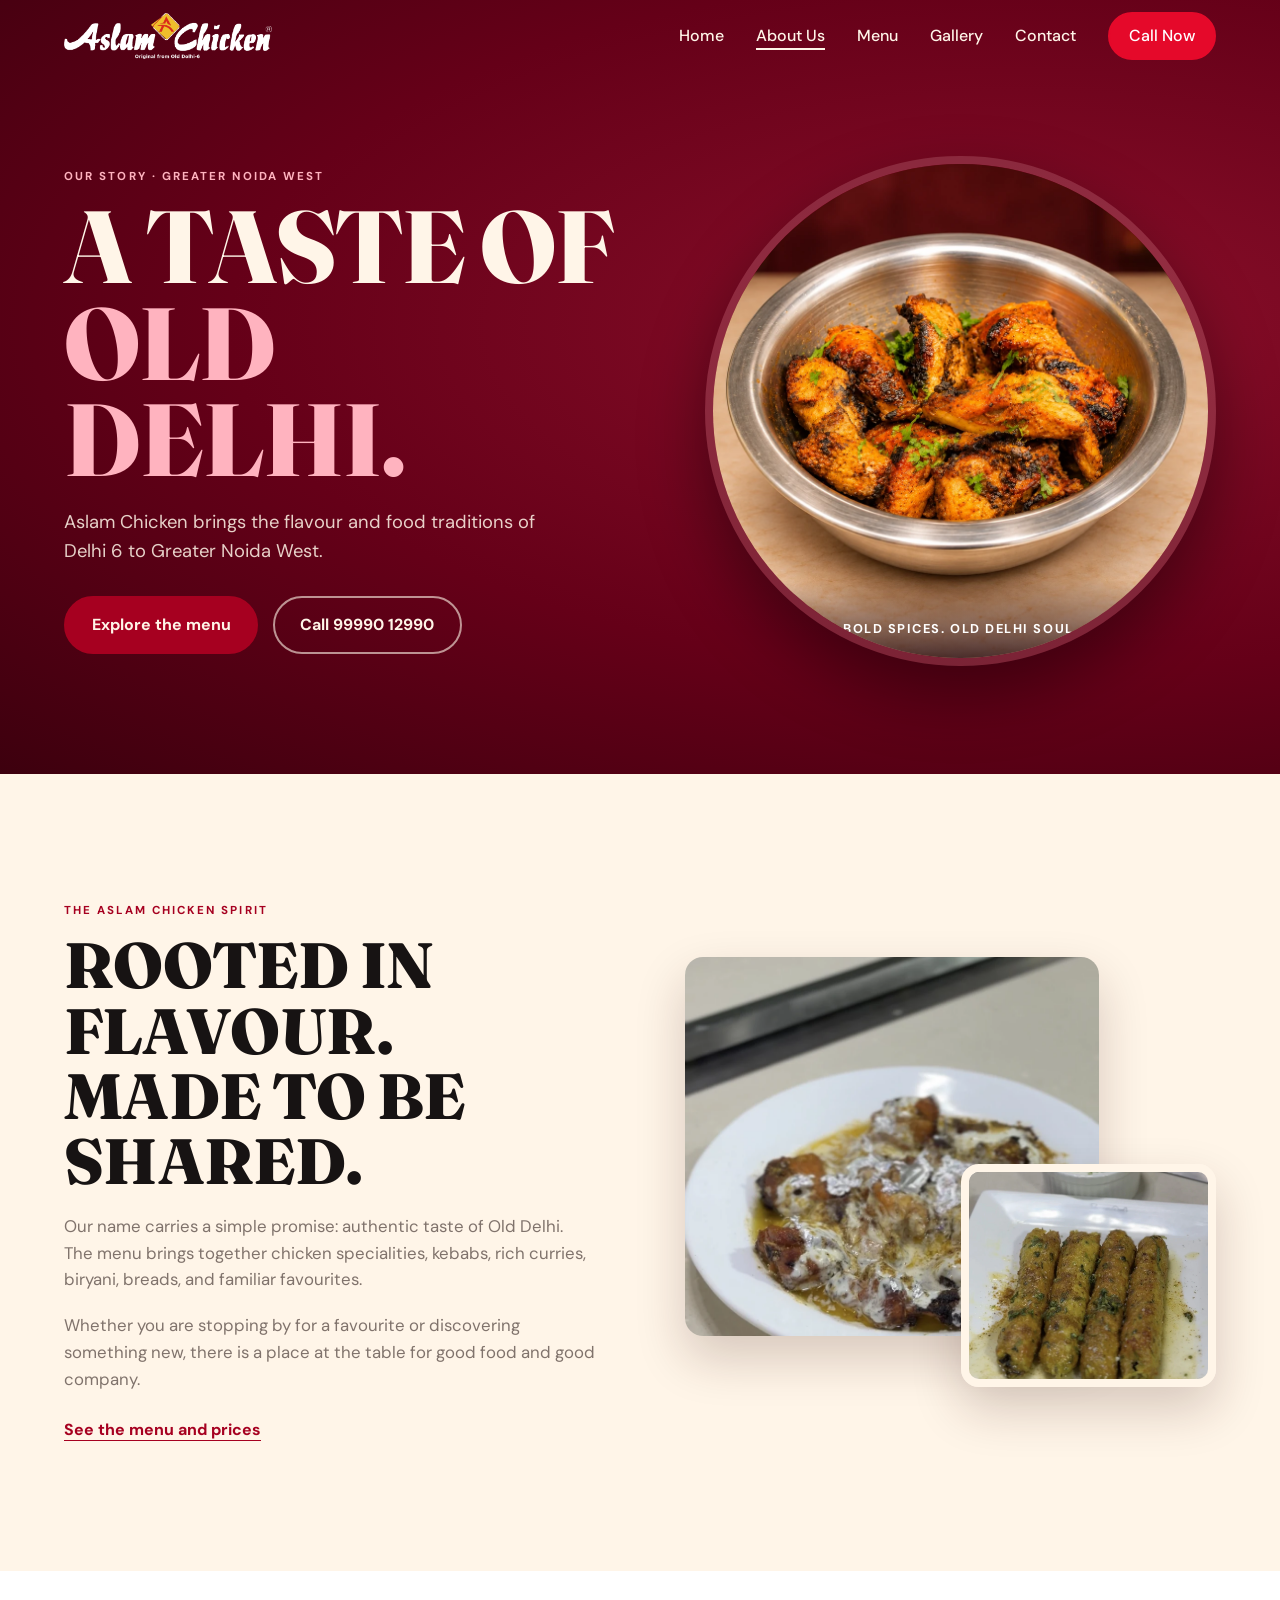
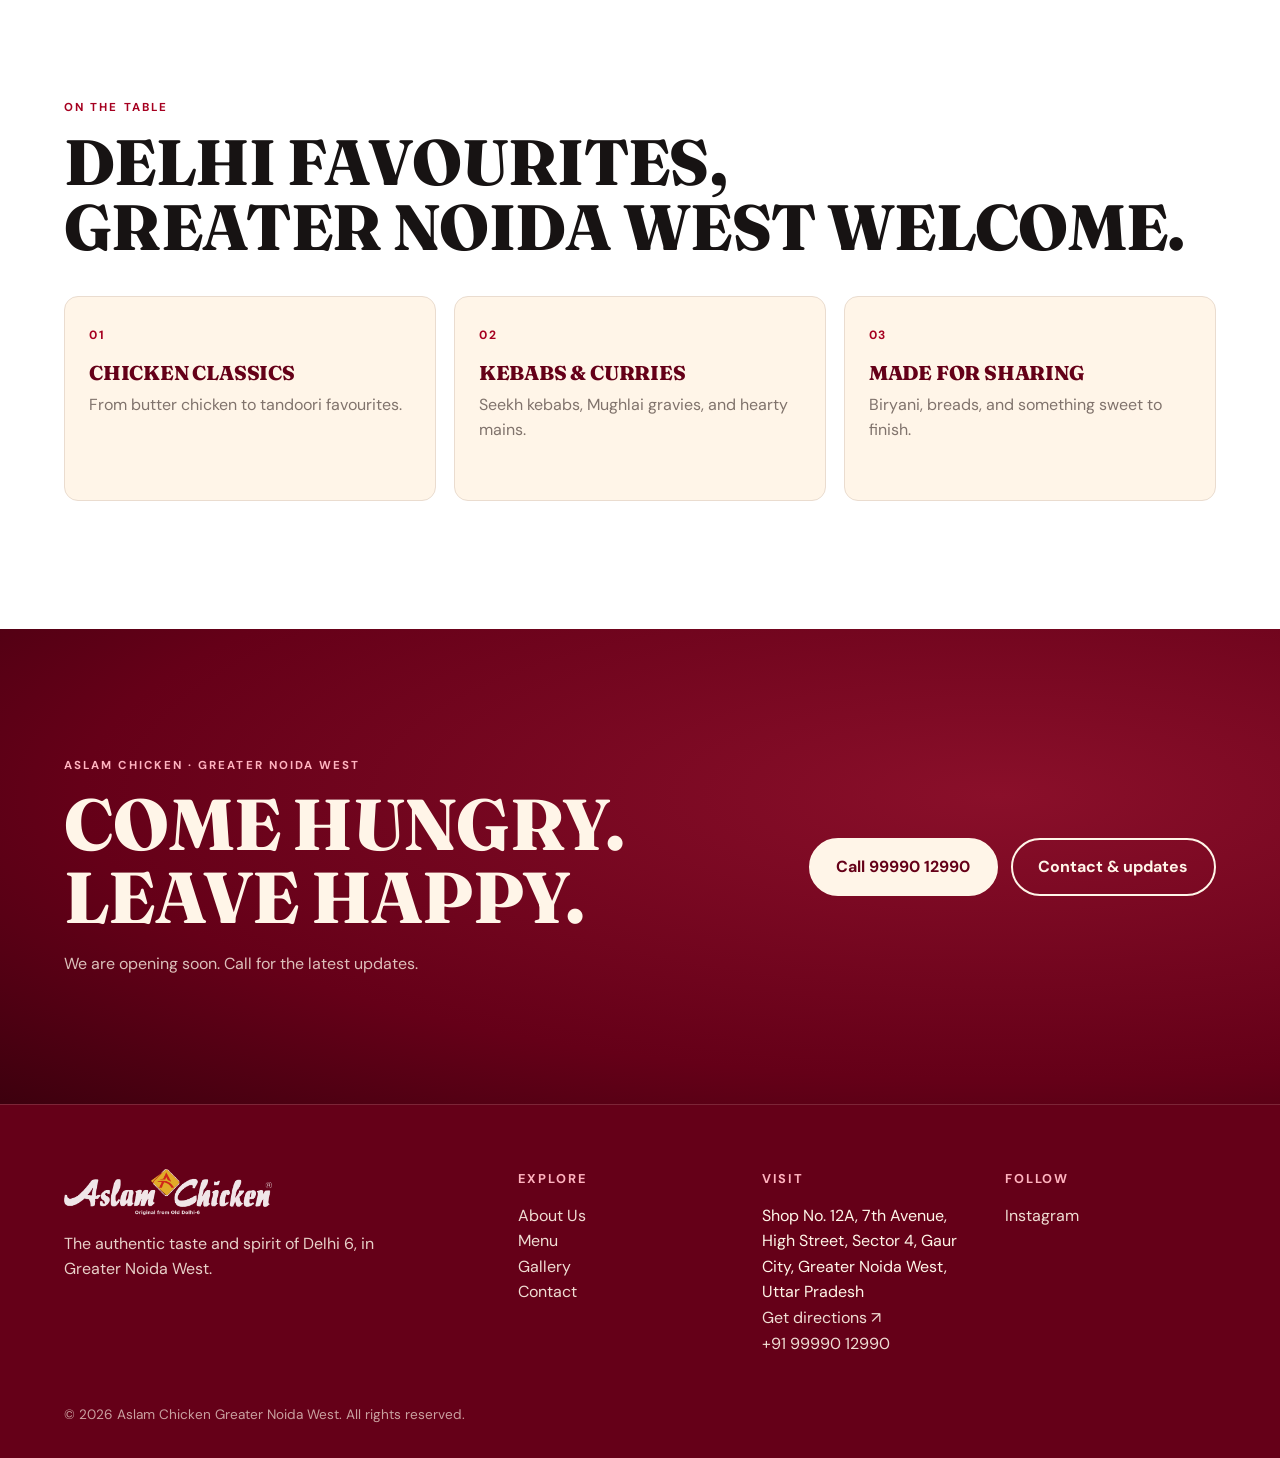
==== commit a9106468: "Edit and add tandoori chicken photo" ====
--- a/about.html
+++ b/about.html
@@ -30,7 +30,7 @@
 <section class="about-hero">
 <div class="wrap about-hero-content">
 <div class="rv"><p class="eyebrow">OUR STORY · GREATER NOIDA WEST</p><h1>A taste of<br><em>Old Delhi.</em></h1><p>Aslam Chicken brings the flavour and food traditions of Delhi 6 to Greater Noida West.</p><div class="cta"><a class="btn red" href="index.html#menu">Explore the menu</a><a class="btn about-call" href="tel:+919999012990">Call 99990 12990</a></div></div>
-<figure class="about-hero-image rv"><img src="assets/images/real-chicken-tikka.webp" alt="Owner photo of grilled chicken pieces" width="1000" height="1000" fetchpriority="high"><figcaption>Bold spices. Old Delhi soul.</figcaption></figure>
+<figure class="about-hero-image rv"><img src="assets/images/tandoori-chicken-edited.webp" alt="Edited owner photo of tandoori chicken" width="1000" height="1000" fetchpriority="high"><figcaption>Bold spices. Old Delhi soul.</figcaption></figure>
 </div>
 </section>
 <section class="about-story" id="our-story">
@@ -54,7 +54,7 @@
 <div class="fgrid rv">
 <div><a class="logo" href="index.html#home" aria-label="Aslam Chicken Greater Noida West home"><img src="assets/images/aslam-chicken-logo-transparent.png" alt="Aslam Chicken — Original from Old Delhi-6" width="1444" height="315" loading="lazy"></a><p style="margin-top:1rem;max-width:22rem;opacity:.85">The authentic taste and spirit of Delhi 6, in Greater Noida West.</p></div>
 <div><h4>EXPLORE</h4><ul><li><a href="about.html">About Us</a></li><li><a href="index.html#menu">Menu</a></li><li><a href="index.html#gallery">Gallery</a></li><li><a href="index.html#visit">Contact</a></li></ul></div>
-<div><h4>VISIT</h4><p>Shop No. 12A, 7th Avenue, High Street, Sector 4, Gaur City, Greater Noida West, Uttar Pradesh<br><a href="https://www.google.com/maps/dir/?api=1&amp;destination=Shop+No.+12A,+7th+Avenue,+High+Street,+Sector+4,+Gaur+City,+Greater+Noida+West,+Uttar+Pradesh" target="_blank" rel="noopener">Get directions ↗</a><br><a href="tel:+919999012990">+91 99990 12990</a></p></div>
+<div><h4>VISIT</h4><p>Shop No. 12A, 7th Avenue, High Street, Sector 4, Gaur City, Greater Noida West, Uttar Pradesh<br><a href="https://maps.app.goo.gl/UGrfsaQEEkbKtAre7?g_st=iwb" target="_blank" rel="noopener">Get directions ↗</a><br><a href="tel:+919999012990">+91 99990 12990</a></p></div>
 <div><h4>FOLLOW</h4><a href="https://www.instagram.com/aslamchicken_greaternoida/" target="_blank" rel="noopener">Instagram</a></div>
 </div>
 <p class="copy">&copy; <span id="yr">2026</span> Aslam Chicken Greater Noida West. All rights reserved.</p>
--- a/css/style.css
+++ b/css/style.css
@@ -157,7 +157,7 @@
 .visit-card>a{margin-top:1.5rem;color:var(--cream);font-weight:700;text-decoration:none;border-bottom:1px solid rgba(255,245,232,.5)}
 /* insta */
 .instagram-follow{max-width:760px;margin:2rem auto 0;padding:1.25rem;display:grid;grid-template-columns:minmax(170px,230px) 1fr;align-items:center;gap:clamp(1.5rem,5vw,3rem);text-align:left;border:1px solid #eadccf;border-radius:18px;background:#fff;box-shadow:0 18px 45px rgba(74,35,20,.08)}
-.qr-link{display:block;width:100%;aspect-ratio:auto;background:transparent;border:0;border-radius:0;overflow:visible;line-height:0;clip-path:inset(4% 10% round 20px)}
+.qr-link{display:block;width:100%;aspect-ratio:auto;background:transparent;border:0;border-radius:0;overflow:visible;line-height:0}
 .qr-link img{display:block;width:100%;height:auto;object-fit:contain;transition:transform .5s}
 .qr-link:hover{filter:drop-shadow(0 8px 12px rgba(74,35,20,.12))}
 .instagram-follow h3{font-size:clamp(1.7rem,4vw,2.6rem);margin-bottom:.6rem}
@@ -259,3 +259,9 @@
 .bar i{display:block;height:100%;background:var(--cream);transform:scaleX(0);transform-origin:left;animation:bar 1.4s .2s cubic-bezier(.6,0,.3,1) forwards}
 @keyframes bar{to{transform:scaleX(1)}}
 @media(prefers-reduced-motion:reduce){.ldin b span{transform:none;animation:none}.bar i{animation:none;transform:none}#ldr{transition:opacity .5s}#ldr.done{transform:none;opacity:0;visibility:hidden}}
+
+.location-map{overflow:hidden;border:1px solid rgba(255,245,232,.18);border-radius:18px;background:#fff;box-shadow:0 25px 55px rgba(0,0,0,.18)}.location-map iframe{display:block;width:100%;height:350px;border:0}.location-map>a{display:block;padding:.9rem 1rem;background:var(--burg);color:var(--cream);font-weight:700;text-decoration:none}.location-map>a:hover{text-decoration:underline}
+@media(max-width:620px){.location-map iframe{height:300px}}
+
+.catering{background:var(--cream)}.catering-card{display:grid;grid-template-columns:minmax(0,1fr) auto;align-items:center;gap:1.5rem 2rem;padding:clamp(1.5rem,4vw,3.25rem);border-radius:22px;background:linear-gradient(135deg,var(--burg),#8a0927);color:var(--cream);box-shadow:0 22px 55px rgba(74,0,20,.16)}.catering-copy .eyebrow{margin-bottom:.8rem;color:#ffe4b5}.catering-copy h2{max-width:780px;font-size:clamp(1.9rem,4.5vw,3.4rem)}.catering-copy>p:last-child{max-width:760px;margin-top:1rem;color:rgba(255,245,232,.88)}.catering-card .btn{white-space:nowrap}.catering-card .btn.fill{border-color:var(--cream)}
+@media(max-width:700px){.catering-card{grid-template-columns:minmax(0,1fr);gap:1.25rem}.catering-card .btn{justify-self:start;white-space:normal;text-align:center}}
